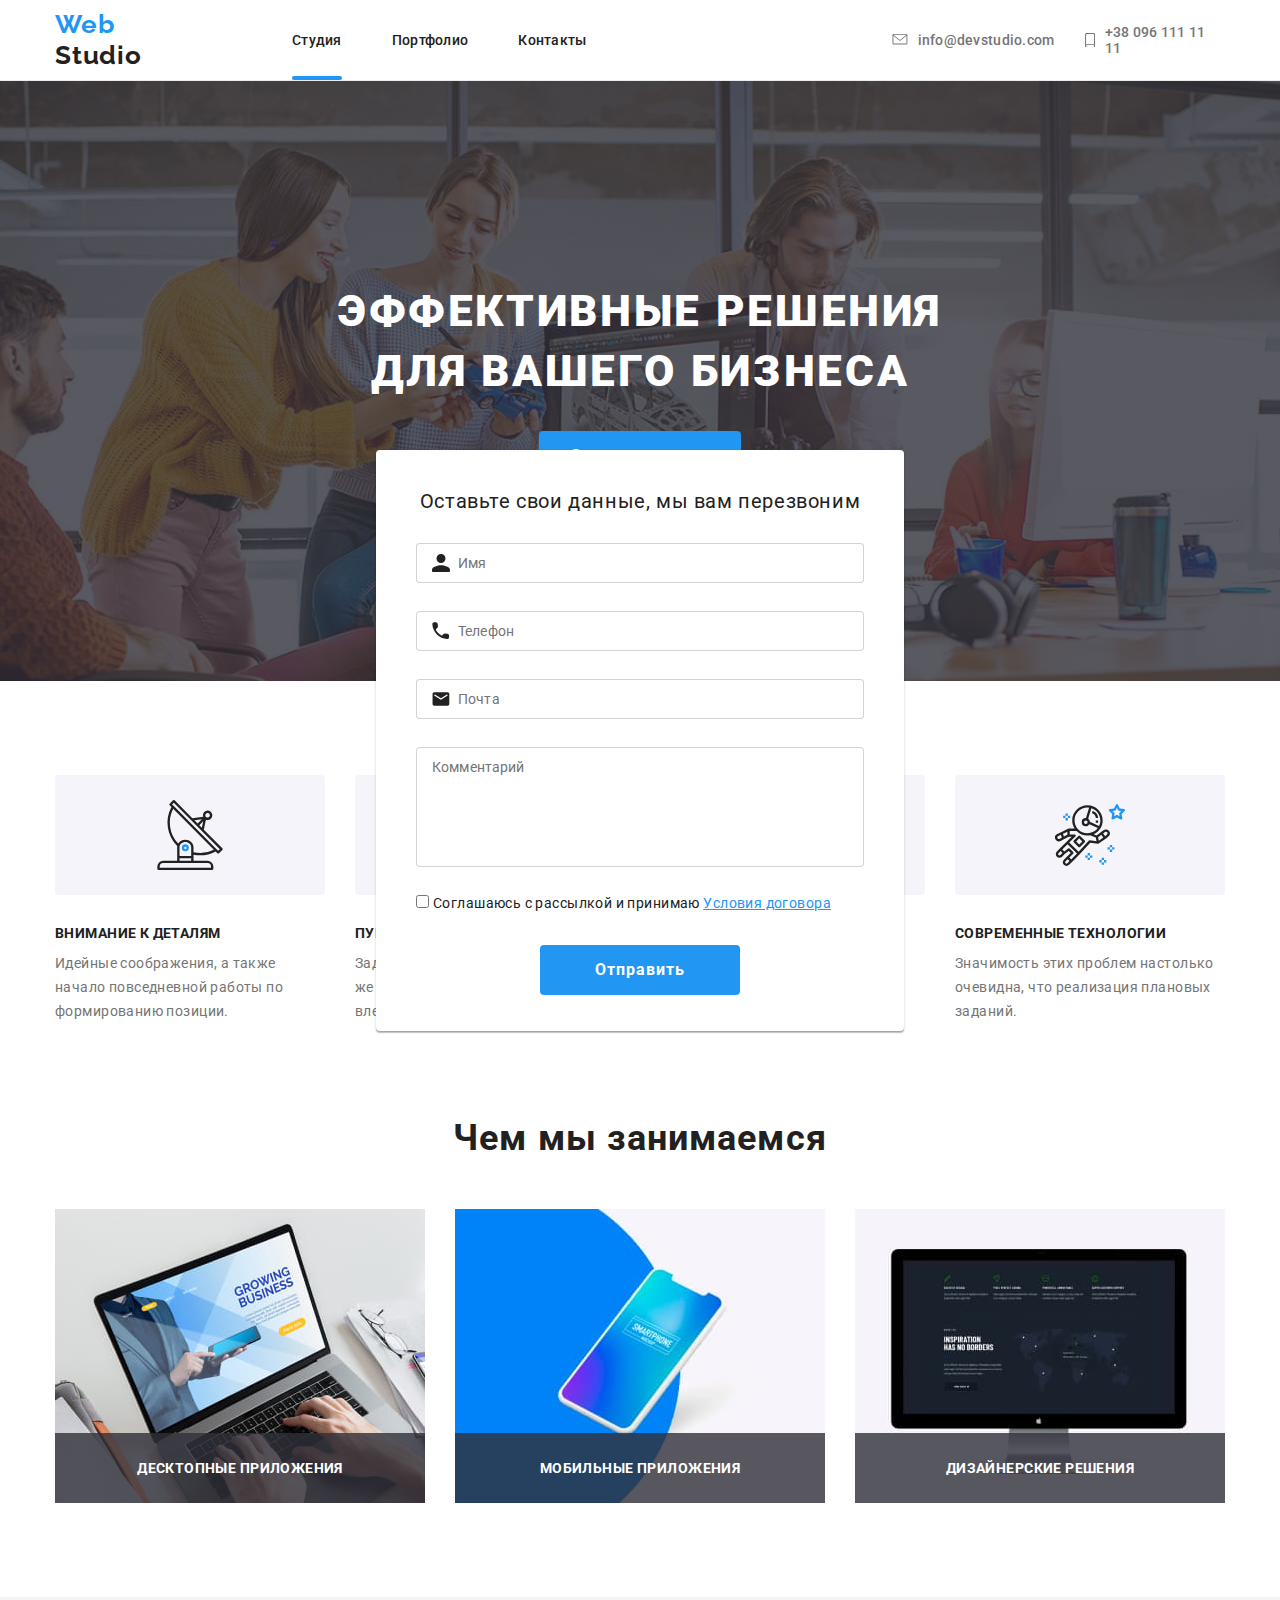
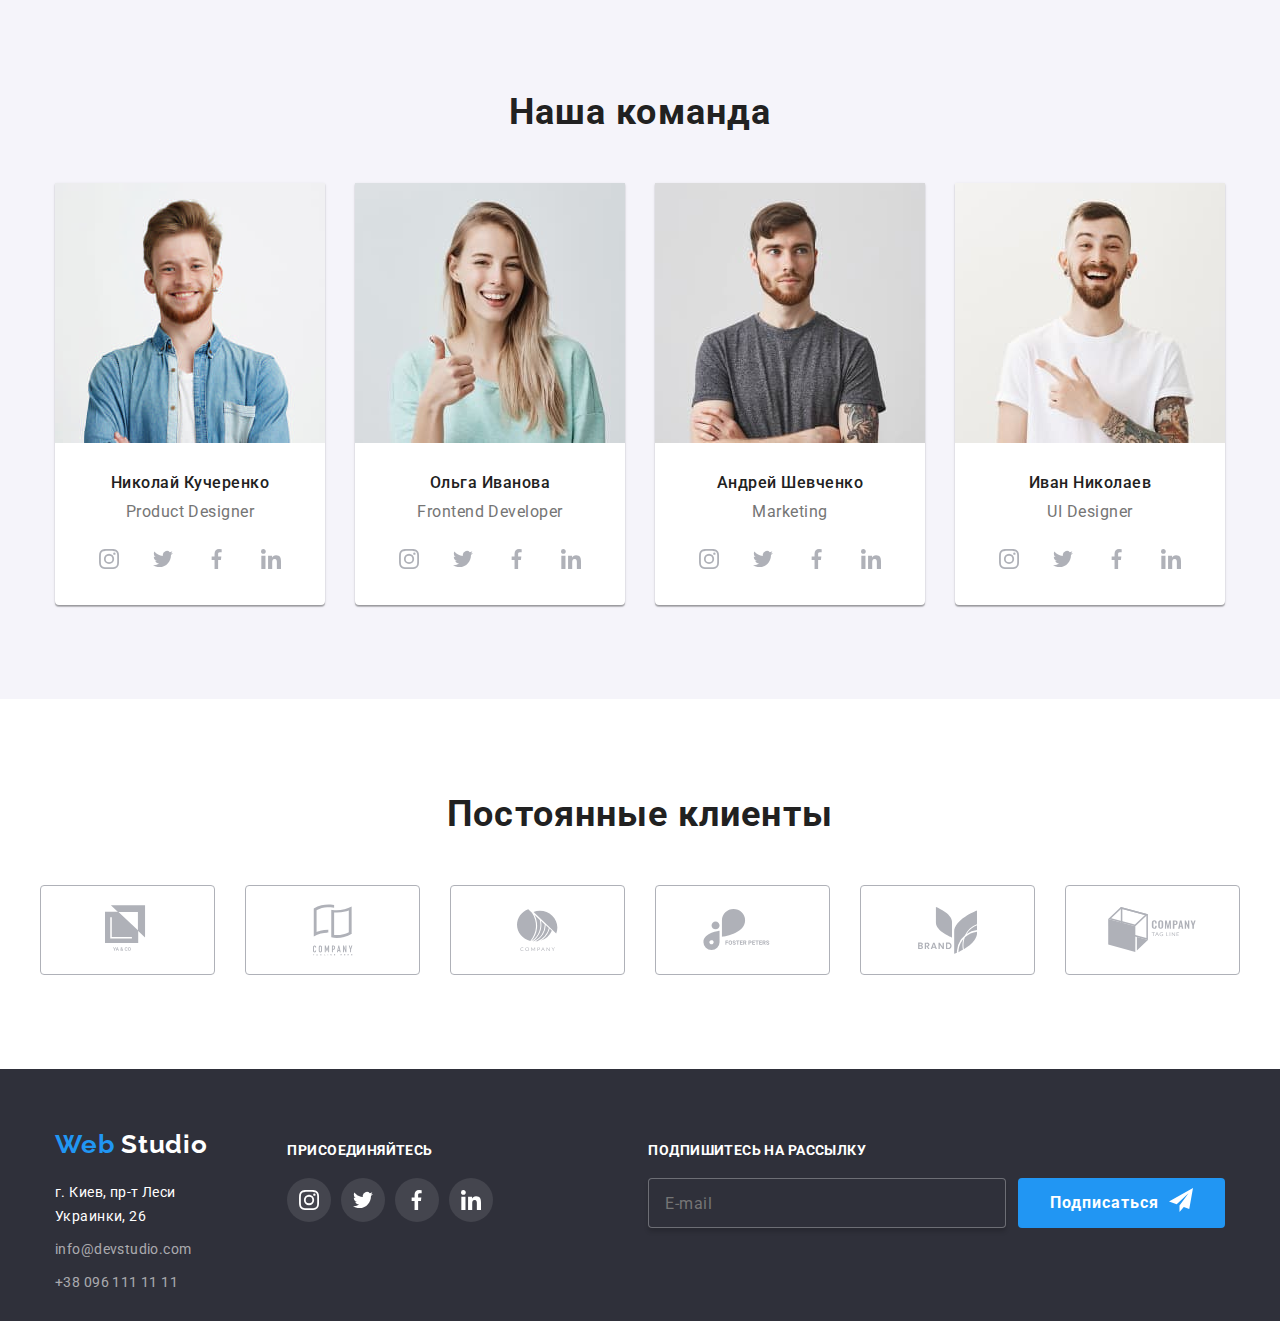
==== index.html @ b16fe565 "Создаёт модалку" ====
<!DOCTYPE html>
<html lang="ru">
  <head>
    <meta charset="UTF-8" />
    <meta name="viewport" content="width=device-width, initial-scale=1.0" />
    <title>Web Studio - Home</title>
    <link
      href="https://fonts.googleapis.com/css2?family=Raleway:wght@700&family=Roboto:wght@400;500;700;900&display=swap"
      rel="stylesheet"
    />
    <link
      rel="stylesheet"
      href="https://cdnjs.cloudflare.com/ajax/libs/modern-normalize/0.6.0/modern-normalize.min.css"
    />
    <link rel="stylesheet" href="./css/style.css" />
  </head>

  <body>
    <!-- Шапка -->
    <header class="header">
      <div class="container main-nav">
        <nav class="main-nav">
          <!-- Логотип -->
          <a href="./index.html" class="logo link">
            <span class="logo-accent">Web</span> Studio
          </a>

          <!-- Категории -->
          <ul class="site-nav list">
            <li class="item">
              <a href="./index.html" class="link current">Студия</a>
            </li>
            <li class="item">
              <a href="./portfolio.html" class="link">Портфолио</a>
            </li>
            <li class="item">
              <a href="" class="link">Контакты</a>
            </li>
          </ul>
        </nav>

        <!-- Контакты -->

        <address class="main-nav">
          <ul class="contacts-header list">
            <li class="item">
              <a href="mailto:info@devstudio.com" class>
                <svg class="mail-icon">
                  <use href="./images/sprite.svg#icon-mail"></use>
                </svg>
                info@devstudio.com
              </a>
            </li>
            <li class="item">
              <a href="tel:+380961111111">
                <svg class="tel-icon">
                  <use href="./images/sprite.svg#icon-smartphone"></use>
                </svg>
                +38 096 111 11 11
              </a>
            </li>
          </ul>
        </address>
      </div>
    </header>

<!-- Модальное окно -->
    <form class="form">
      <p class="group-title">Оставьте свои данные, мы вам перезвоним</p>
      <div class="form-row">
        <input type="name" class="form-field" name="name" id="name" placeholder="" />
         <label for="name" class="form-label">
          Имя</label>
          <svg class="form-icon" width="18px" height="18px">
            <use href="./images/sprite.svg#icon-icon-name"></use>
          </svg>
        
          </div>
    
      <div class="form-row">
        <input type="tel" class="form-field" name="tel" id="tel" placeholder="" />
        
        <label for="tel" class="form-label">
          Телефон</label>
          <svg class="form-icon" width="18px" height="18px">
            <use href="./images/sprite.svg#icon-icon-tel"></use>
          </svg>
        </div>
    
      <div class="form-row">
        <input type="email" class="form-field" name="mail" id="mail" placeholder=" " />
          <label for="mail" class="form-label">
          Почта</label>
          <svg class="form-icon" width="18px" height="18px">
            <use href="./images/sprite.svg#icon-icon-mail"></use>
          </svg>
              </div>
     
      <div class="form-row">        
        <textarea class="form-comment" name="comment" id="comment" rows="8" placeholder=""></textarea>
        <label for="comment" class="comment">Комментарий</label>
      </div>
    
      <div class="form-policy">
        <input type="checkbox" name="policy" id="policy" />
        <label for="policy" class="policy">Соглашаюсь с рассылкой и принимаю <a href="" class="form-offer">Условия
            договора</a></label>
       </div>
    
      <button type="submit" class="form-button">Отправить</button>
     </form>

    <!-- Уникальный контент -->
    <main>
      <!-- Герой -->
      <section class="hero">
        <div class="container">
          <h1 class="hero-title">Эффективные решения для вашего бизнеса</h1>
          <a href="" class="button link">Заказать услугу</a>
        </div>
      </section>

      <!-- Преимущества -->

      <section class="features">
        <!-- Невидимый заголовок -->
        <h2 class="features-title-hidden">Наши преимущества</h2>

        <div class="container">
          <ul class="features-list list">
            <li class="item icon-vector">
              <div class="features-content">
                <h3 class="features-title">Внимание к деталям</h3>
                <p class="features-text">
                  Идейные соображения, а также начало повседневной работы по
                  формированию позиции.
                </p>
              </div>
            </li>
            <li class="item icon-vector1">
              <div class="features-content">
                <h3 class="features-title">Пунктуальность</h3>
                <p class="features-text">
                  Задача организации, в особенности же рамки и место обучения
                  кадров влечет за собой.
                </p>
              </div>
            </li>
            <li class="item icon-vector2">
              <div class="features-content">
                <h3 class="features-title">Планирование</h3>
                <p class="features-text">
                  Равным образом консультация с широким активом в значительной
                  степени обуславливает.
                </p>
              </div>
            </li>
            <li class="item icon-vector3">
              <div class="features-content">
                <h3 class="features-title">Современные технологии</h3>
                <p class="features-text">
                  Значимость этих проблем настолько очевидна, что реализация
                  плановых заданий.
                </p>
              </div>
            </li>
          </ul>
        </div>
      </section>

      <!-- Наша деятельность -->

      <section class="section-activity">
        <div class="container">
          <h2 class="activity-title">Чем мы занимаемся</h2>
          <ul class="activity-list list">
            <li class="item">
              <img
                src="./images/box/box.jpg"
                alt="Десктопные приложения"
                width="370"
              />

              <h3 class="activity-subtitle">Десктопные приложения</h3>
            </li>
            <li class="item">
              <img
                src="./images/box/box2.jpg"
                alt="Мобильные приложения"
                width="370"
              />
              <h3 class="activity-subtitle">Мобильные приложения</h3>
            </li>
            <li class="item">
              <img
                src="./images/box/box3.jpg"
                alt="Дизайнерские решения"
                width="370"
              />
              <h3 class="activity-subtitle">Дизайнерские решения</h3>
            </li>
          </ul>
        </div>
      </section>

      <!-- Команда -->
      <section class="section-team">
        <div class="container">
          <h2 class="team-title">Наша команда</h2>
          <ul class="team-list list">
            <li class="item">
              <img
                src="./images/team/team.jpg"
                alt="Николай Кучеренко"
                width="270"
              />
              <div class="team-content">
                <h3 class="team-name">Николай Кучеренко</h3>
                <p lang="en" class="team-aside">Product Designer</p>

                <!-- соцсети -->
                <ul class="team-social list">
                  <li class="team-icons">
                    <a href="" aria-label="ссылка на instagram">
                      <svg class="social-icon">
                        <use href="./images/sprite.svg#icon-instagram"></use>
                      </svg>
                    </a>
                  </li>
                  <li class="team-icons">
                    <a href="" aria-label="ссылка на twitter">
                      <svg class="social-icon">
                        <use href="./images/sprite.svg#icon-twitter"></use>
                      </svg>
                    </a>
                  </li>
                  <li class="team-icons">
                    <a href="" aria-label="ссылка на facebook">
                      <svg class="social-icon">
                        <use href="./images/sprite.svg#icon-facebook"></use>
                      </svg>
                    </a>
                  </li>
                  <li class="team-icons">
                    <a href="" aria-label="ссылка на linkedIn">
                      <svg class="social-icon">
                        <use href="./images/sprite.svg#icon-linkedin"></use>
                      </svg>
                    </a>
                  </li>
                </ul>
              </div>
            </li>
            <li class="item">
              <img
                src="./images/team/team2.jpg"
                alt="Ольга Иванова"
                width="270"
              />
              <div class="team-content">
                <h3 class="team-name">Ольга Иванова</h3>
                <p lang="en" class="team-aside">Frontend Developer</p>

                <!-- соцсети -->
                <ul class="team-social list">
                  <li class="team-icons">
                    <a href="" aria-label="ссылка на instagram">
                      <svg class="social-icon">
                        <use href="./images/sprite.svg#icon-instagram"></use>
                      </svg>
                    </a>
                  </li>
                  <li class="team-icons">
                    <a href="" aria-label="ссылка на twitter">
                      <svg class="social-icon">
                        <use href="./images/sprite.svg#icon-twitter"></use>
                      </svg>
                    </a>
                  </li>
                  <li class="team-icons">
                    <a href="" aria-label="ссылка на facebook">
                      <svg class="social-icon">
                        <use href="./images/sprite.svg#icon-facebook"></use>
                      </svg>
                    </a>
                  </li>
                  <li class="team-icons">
                    <a href="" aria-label="ссылка на linkedIn">
                      <svg class="social-icon">
                        <use href="./images/sprite.svg#icon-linkedin"></use>
                      </svg>
                    </a>
                  </li>
                </ul>
              </div>
            </li>
            <li class="item">
              <img
                src="./images/team/team3.jpg"
                alt="Андрей Шевченко"
                width="270"
              />
              <div class="team-content">
                <h3 class="team-name">Андрей Шевченко</h3>
                <p lang="en" class="team-aside">Marketing</p>

                <!-- соцсети -->
                <ul class="team-social list">
                  <li class="team-icons">
                    <a href="" aria-label="ссылка на instagram">
                      <svg class="social-icon">
                        <use href="./images/sprite.svg#icon-instagram"></use>
                      </svg>
                    </a>
                  </li>
                  <li class="team-icons">
                    <a href="" aria-label="ссылка на twitter">
                      <svg class="social-icon">
                        <use href="./images/sprite.svg#icon-twitter"></use>
                      </svg>
                    </a>
                  </li>
                  <li class="team-icons">
                    <a href="" aria-label="ссылка на facebook">
                      <svg class="social-icon">
                        <use href="./images/sprite.svg#icon-facebook"></use>
                      </svg>
                    </a>
                  </li>
                  <li class="team-icons">
                    <a href="" aria-label="ссылка на linkedIn">
                      <svg class="social-icon">
                        <use href="./images/sprite.svg#icon-linkedin"></use>
                      </svg>
                    </a>
                  </li>
                </ul>
              </div>
            </li>
            <li class="item">
              <img
                src="./images/team/team4.jpg"
                alt="Иван Николаев"
                width="270"
              />
              <div class="team-content">
                <h3 class="team-name">Иван Николаев</h3>
                <p lang="en" class="team-aside">UI Designer</p>

                <!-- соцсети -->
                <ul class="team-social list">
                  <li class="team-icons">
                    <a href="" aria-label="ссылка на instagram">
                      <svg class="social-icon">
                        <use href="./images/sprite.svg#icon-instagram"></use>
                      </svg>
                    </a>
                  </li>
                  <li class="team-icons">
                    <a href="" aria-label="ссылка на twitter">
                      <svg class="social-icon">
                        <use href="./images/sprite.svg#icon-twitter"></use>
                      </svg>
                    </a>
                  </li>
                  <li class="team-icons">
                    <a href="" aria-label="ссылка на facebook">
                      <svg class="social-icon">
                        <use href="./images/sprite.svg#icon-facebook"></use>
                      </svg>
                    </a>
                  </li>
                  <li class="team-icons">
                    <a href="" aria-label="ссылка на linkedIn">
                      <svg class="social-icon">
                        <use href="./images/sprite.svg#icon-linkedin"></use>
                      </svg>
                    </a>
                  </li>
                </ul>
              </div>
            </li>
          </ul>
        </div>
      </section>

      <!-- Клиенты -->

      <section class="section-clients">
        <div class="container">
          <h2 class="clients-title">Постоянные клиенты</h2>
          <ul class="clients-list list">
            <li class="item">
              <div class="clients-img">
                <a href="">
                  <svg class="clients-icon" width="44.27px" height="49.23px">
                    <use href="./images/sprite.svg#icon-logo1"></use>
                  </svg>
                </a>
              </div>
            </li>
            <li class="item">
              <div class="clients-img">
                <a href="">
                  <svg class="clients-icon" width="40px" height="52px">
                    <use href="./images/sprite.svg#icon-logo2"></use>
                  </svg>
                </a>
              </div>
            </li>
            <li class="item">
              <div class="clients-img">
                <a href="">
                  <svg class="clients-icon" width="41px" height="42.6px">
                    <use href="./images/sprite.svg#icon-logo3"></use>
                  </svg>
                </a>
              </div>
            </li>
            <li class="item">
              <div class="clients-img">
                <a href="">
                  <svg class="clients-icon" width="79.66px" height="42.02px">
                    <use href="./images/sprite.svg#icon-logo4"></use>
                  </svg>
                </a>
              </div>
            </li>
            <li class="item">
              <div class="clients-img">
                <a href="">
                  <svg class="clients-icon" width="59px" height="47px">
                    <use href="./images/sprite.svg#icon-logo5"></use>
                  </svg>
                </a>
              </div>
            </li>
            <li class="item">
              <div class="clients-img">
                <a href="">
                  <svg class="clients-icon" width="88.48px" height="45.44px">
                    <use href="./images/sprite.svg#icon-logo6"></use>
                  </svg>
                </a>
              </div>
            </li>
          </ul>
        </div>
      </section>
    </main>

    <!-- Подвал -->

    <footer class="footer">
      <class class="container">
        <div class="adress-item">
          <a href="./index.html" class="logo link">
            <span class="logo-accent">Web</span>
            <span class="logo-invert">Studio</span>
          </a>
          <address class="address-footer">
            <span class="location">г. Киев, пр-т Леси Украинки, 26</span>
            <a
              href="mailto:info@devstudio.com"
              class="contacts-footer mail link"
              >info@devstudio.com
            </a>

            <a href="tel:380961111111" class="contacts-footer link"
              >+38 096 111 11 11
            </a>
          </address>
        </div>

        <!-- Мы в соцсетях -->
        <div class="social-list">
          <b class="social">Присоединяйтесь</b>
          <ul class="label list">
            <li class="item">
              <a href="" class="link" aria-label="мы в instagram">
                <svg class="social-icon-footer">
                  <use href="./images/sprite.svg#icon-footer-instagram"></use>
                </svg>
              </a>
            </li>
            <li class="item">
              <a href="" class="link" aria-label="мы в twitter">
                <svg class="social-icon-footer">
                  <use href="./images/sprite.svg#icon-footer-twitter"></use>
                </svg>
              </a>
            </li>
            <li class="item">
              <a href="" class="link" aria-label="мы в facebook">
                <svg class="social-icon-footer">
                  <use href="./images/sprite.svg#icon-footer-facebook"></use>
                </svg>
              </a>
            </li>
            <li class="item">
              <a href="" class="link" aria-label="мы в linkedin">
                <svg class="social-icon-footer">
                  <use href="./images/sprite.svg#icon-footer-linkedin"></use>
                </svg>
              </a>
            </li>
          </ul>
        </div>

        <!-- Форма подписки -->
      
        <div class="newsletter-list">
          <b class="newsletter">Подпишитесь на рассылку</b>
          <form>
           <div class="newsletter-container">
             <input type="email" name="mail" class="email" id="mail" placeholder="E-mail" />
                    <button type="submit" class="newsletter-button button link">Подписаться</button>
          </div>
        </form>   
        


    </footer>
  </body>
</html>
---- css/style.css ----
﻿/* цвет заголовков #212121 */
/* цвет вторичного текста #757575 */
/* основной фон #E5E5E5 */
/* фон секций #F5F4FA */
/* акцент #2196F3 */
/* цвет шапки #FFFFFF */
/* цвет герой #FFFFFF */
/* цвет акцента портфолио  rgba(33, 150, 243, 0.9) */
/* цвет шрифта кнопок #FFFFFF */

html {
  box-sizing: border-box;
}

*,
*::before,
*::after {
  box-sizing: inherit;
}

:root {
  --primary-title-color: #212121;
  --secondary-text-color: #757575;
  --primary-background-color: #ffffff; /*изменить на #ffffff */
  --accent-color: #2196f3;
  --section-background-color: #f5f4fa;
  --header-background-color: #ffffff;
  --hero-white-color: #ffffff;
  --portfolio-background: rgba(33, 150, 243, 0.9);
  --button-white-text: #ffffff;
  --fotter-background-color: #2f303a;
  --duration: 250ms;
  --function: cubic-bezier(0.4, 0, 0.2, 1);
}

body {
  background-color: var(--primary-background-color);
  color: var(--primary-title-color);
  font-family: Roboto, sans-serif;
}

/* ширина контейнера */
.container {
  margin-left: auto;
  margin-right: auto;
  width: 1200px;
  padding-left: 15px;
  padding-right: 15px;
}

/* общие сбросы */
.link {
  text-decoration: none;
  color: var(--primary-title-color);
  padding: 0;
  margin: 0;
}

.list {
  list-style: none;
  padding: 0;
  margin: 0;
}
img {
  display: block;
}

h1,
h2,
h3,
h4,
h5,
h6,
p {
  margin-top: 0;
  margin-bottom: 0;
}

/*лучше не делать, убирает всю доступность
:focus {
  outline: none;
}*/

/* секция хедер */
/* черта под шапкой */
.header {
  width: 100%;
  top: 0;
  left: 0;
  min-height: 80px;
  border-bottom: 1px solid #ececec;
  background-color: var(--primary-background-color);
}

/* лого */
.logo {
  display: block;
  font-family: Raleway, sans-serif;
  font-style: normal;
  font-weight: bold;
  font-size: 26px;
  line-height: 31px;
  letter-spacing: 0.03em;
  transition: color var(--duration) var(--function);
}
.logo-accent {
  color: var(--accent-color);
}
.logo:hover,
.logo:focus {
  color: var(--accent-color);
}

/* категории */
.site-nav .link {
  position: relative;
  padding-top: 32px;
  padding-bottom: 32px;
  display: block;
  color: var(--primary-title-color);
  font-style: normal;
  font-weight: 500;
  font-size: 14px;
  line-height: 16px;
  letter-spacing: 0.02em;
  transition: color var(--duration) var(--function);
}

.site-nav .link::after {
  position: absolute;
  bottom: 0;
  content: '';
  opacity: 0;
  display: block;
  width: 100%;
  height: 4px;
  border-radius: 2px;
  background-color: var(--accent-color);

  transform: scaleX(0);
  transition: opacity var(--duration) var(--function),
    transform var(--duration) var(--function);
}
.site-nav .link:hover::after,
.site-nav .link:focus::after {
  opacity: 1;
  transform: scaleX(1);
}
.site-nav .link.current::after {
  opacity: 1;
  transform: scaleX(1);
}

/* контейнер навигации */
.site-nav {
  display: flex;
  margin-left: 85px;
  margin-right: 305px;
}
.site-nav .item {
  margin-right: 50px;
}
.site-nav .item:last-child {
  margin-right: 0;
}
.main-nav {
  display: flex;
  align-items: center;
}

/* ховер навигации */
.site-nav .link:hover,
.site-nav .link:focus {
  color: var(--accent-color);
}
/*.site-nav .link.current {
  color: var(--accent-color);
}*/

/*активная страница в шапке portfolio */
.portfolio .current {
  color: var(--button-white-text);
  background-color: var(--accent-color);
}

/* контакты в шапке */
.contacts-header {
  display: flex;
  align-items: center;
}

.contacts-header .item + .item {
  margin-left: 30px;
}

.contacts-header a {
  display: flex;
  align-items: center;
  font-weight: 500;
  font-size: 14px;
  line-height: 1.15;
  letter-spacing: 0.02em;
  font-style: normal;
  text-decoration: none;
  color: #757575;
  transition: color var(--duration) var(--function);
}

.contacts-header a:hover,
.contacts-header a:focus {
  color: var(--accent-color);
}

.tel-icon {
  width: 10px;
  height: 14.94px;
  margin-right: 10px;
  fill: currentColor;
}

.mail-icon {
  width: 16px;
  height: 11.2px;
  margin-right: 10px;
  fill: currentColor;
}
.contacts .mail,
.contacts .tel {
  margin-right: 10px;
}

/* секция футер */
.footer {
  background-color: var(--fotter-background-color);
}
.footer .container {
  display: flex;
  height: 252px;
  max-width: 1600px;
}

.footer .button {
  display: flex;
}

/*контейнер adress-item */
.adress-item {
  padding-top: 60px;
  margin-right: 69px;
}
.location {
  margin-bottom: 9px;
}
.address-footer .mail {
  margin-bottom: 9px;
}
/*контейнер social-list */
.social-list {
  padding-top: 72px;
  margin-right: 155px;
}

/*контейнер подписки */
.newsletter-list {
  padding-top: 72px;
}
.newsletter-container {
  display: flex;
  justify-content: center;
  align-items: center;
}

.newsletter-list .button::after {
  content: '';
  width: 24px;
  height: 24px;
  background-size: contain;
  margin-left: 10px;
  background-image: url('../images/icons/icon-send.svg');
}
.newsletter-button {
  border: transparent;
  outline: none;
  cursor: pointer;
}
.email {
  padding-left: 16px;
  padding-top: 15px;
  padding-bottom: 15px;
  width: 358px;
  height: 50px;
  font-size: 16px;
  line-height: 20px;
  align-items: center;
  letter-spacing: 0.03em;
  color: rgba(255, 255, 255, 0.6);
  border: 1px solid rgba(255, 255, 255, 0.3);
  background-color: var(--fotter-background-color);
  box-shadow: 0px 4px 4px rgba(0, 0, 0, 0.15);
  border-radius: 4px;
  margin-right: 12px;
}

/*logo-footer */
.adress-item .logo {
  margin-bottom: 20px;
}
.logo .logo-invert {
  color: var(--hero-white-color);
  transition: color var(--duration) var(--function);
}
.logo-invert:hover,
.logo-invert:focus {
  color: var(--accent-color);
}

/* адрес в футере */
.address-footer {
  display: flex;
  flex-direction: column;
  font-style: normal;
  font-weight: normal;
  font-size: 14px;
  line-height: 24px;
  letter-spacing: 0.03em;
  color: var(--hero-white-color);
  flex-direction: column;
}
.address-footer .contacts-footer {
  color: rgba(255, 255, 255, 0.6);
}

/* футер соцсети */
.label {
  display: flex;
}
.social-icon-footer {
  width: 20px;
  height: 20px;
}

.label .item a {
  display: flex;
  justify-content: center;
  align-items: center;
  width: 44px;
  height: 44px;
  border-radius: 50%;
  padding: 12px;
  background-color: rgba(255, 255, 255, 0.1);
  transition: background-color var(--duration) var(--function);
}

.label .item a:hover,
.label .item a:focus {
  background-color: var(--accent-color);
}

.contacts-footer {
  transition: color var(--duration) var(--function);
}

.contacts-footer:hover,
.contacts-footer:focus {
  color: var(--accent-color);
}

/*футер margin-right: 10px;*/
.social-list .item {
  width: calc((100% - 30px) / 4);
  margin-right: 10px;
}
.social-list .item:nth-child(4n) {
  margin-right: 0;
}

.social,
.newsletter {
  display: inline-block;
  margin-bottom: 20px;
  font-style: normal;
  font-weight: bold;
  font-size: 14px;
  line-height: 16px;
  letter-spacing: 0.03em;
  text-transform: uppercase;
  color: var(--button-white-text);
}

/* секция герой */
.hero {
  max-width: 1600px;
  min-height: 600px;
  padding-top: 200px;
  padding-bottom: 200px;
  margin-left: auto;
  margin-right: auto;
  text-align: center;
  background-image: linear-gradient(
      rgba(47, 48, 58, 0.8),
      rgba(47, 48, 58, 0.8)
    ),
    url('../images/hero/Hero.jpg');
  background-repeat: no-repeat;
  background-position: center;
  background-size: cover;
}

/* заголовок герой */
.hero-title {
  margin-left: auto;
  margin-right: auto;
  margin-bottom: 30px;
  font-style: normal;
  font-weight: 900;
  font-size: 44px;
  width: 696px;
  line-height: 60px;
  letter-spacing: 0.06em;
  text-transform: uppercase;
  color: var(--hero-white-color);
}

/* кнопка заказать и подписаться */
.button {
  display: inline-flex;
  color: var(--hero-white-color);
  background-color: var(--accent-color);
  font-style: normal;
  font-weight: bold;
  font-size: 16px;
  line-height: 30px;
  letter-spacing: 0.06em;
  min-width: 200px;
  padding: 10px 32px;
  border-radius: 4px;
  border: none;
  text-align: center;
  outline: none;
  cursor: pointer;
}

/* секция преимущества */
.features {
  padding-top: 94px;
  padding-bottom: 94px;
}

.features-list {
  display: flex;
}
.features-list .item + .item {
  margin-left: 30px;
}

/* скрытый заголовок секции */
.features-title-hidden {
  display: none;
}

/* заголовки секции */
.features .features-title {
  font-style: normal;
  font-weight: bold;
  font-size: 14px;
  line-height: 16px;
  letter-spacing: 0.03em;
  text-transform: uppercase;
}
.features-title {
  margin-bottom: 10px;
}
/* описание под заголовком */
.features .features-text {
  color: var(--secondary-text-color);
  font-style: normal;
  font-size: 14px;
  line-height: 24px;
  letter-spacing: 0.03em;
}
/* позиционирование картинок */
.features-list .item::before {
  display: block;
  content: '';
  width: 270px;
  height: 120px;
  margin-bottom: 30px;
  background-size: 70px;
  background-repeat: no-repeat;
  background-position: center;
  border-radius: 4px;
  background-color: var(--section-background-color);
}
.icon-vector::before {
  background-image: url('../images/icons/Vector.svg');
}
.icon-vector1::before {
  background-image: url('../images/icons/Vector1.svg');
}
.icon-vector2::before {
  background-image: url('../images/icons/Vector2.svg');
}
.icon-vector3::before {
  background-image: url('../images/icons/Vector3.svg');
}

/* секция чем мы занимаемся */
.section-activity {
  padding-bottom: 94px;
}
.section-activity .activity-title {
  font-style: normal;
  font-weight: bold;
  font-size: 36px;
  line-height: 42px;
  letter-spacing: 0.03em;
  text-align: center;
}
.activity-list .item {
  position: relative;
}
.section-activity .activity-subtitle {
  position: absolute;
  bottom: 0;
  left: 0;
  width: 100%;

  padding: 27px 0 27px 0;
  color: var(--hero-white-color);
  font-style: normal;
  font-weight: bold;
  font-size: 14px;
  line-height: 16px;
  letter-spacing: 0.03em;
  text-transform: uppercase;
  text-align: center;
  background-color: rgba(47, 48, 58, 0.8);
}
.activity-title {
  margin-bottom: 50px;
}
.activity-list {
  display: flex;
  justify-content: center;
}
.activity-list .item {
  width: calc((100% - 60px) / 3);
  margin-left: 30px;
}
.activity-list .item:nth-last-child(3n) {
  margin-left: 0;
}

/* секция команда */
.section-team {
  padding-top: 94px;
  padding-bottom: 94px;
  background-color: var(--section-background-color);
}
.team-list {
  display: flex;
}
.team-list .item {
  box-shadow: 0px 2px 1px rgba(0, 0, 0, 0.2), 0px 1px 1px rgba(0, 0, 0, 0.14),
    0px 1px 3px rgba(0, 0, 0, 0.12);
  border-radius: 0px 0px 4px 4px;
}
.section-team .team-title {
  font-style: normal;
  font-weight: bold;
  font-size: 36px;
  line-height: 42px;
  letter-spacing: 0.03em;
  margin-bottom: 50px;
  text-align: center;
}
.team-list .item {
  width: calc((100% - 90px) / 4);
  margin-right: 30px;
}
.team-list .item:last-child {
  margin-right: 0;
}

.team-list .item {
  width: 270px;
  height: 422px;
  text-align: center;
  background-color: var(--primary-background-color);
}
.section-team .team-name {
  font-style: normal;
  font-weight: 500;
  font-size: 16px;
  line-height: 19px;
  letter-spacing: 0.03em;
  text-align: center;
}
.section-team .team-aside {
  color: var(--secondary-text-color);
  font-style: normal;
  font-weight: normal;
  font-size: 16px;
  line-height: 19px;
  letter-spacing: 0.03em;
}

.team-content {
  padding: 30px 32px 24px 32px;
}
.team-name {
  margin-bottom: 10px;
}
.team-aside {
  margin-bottom: 16px;
}

/* соцсети команды */
.team-social {
  display: flex;
  justify-content: center;
}
.team-icons {
  width: calc((100% - 30px) / 4);
  margin-right: 10px;
}
.team-icons:last-child {
  margin-right: 0;
}

.team-icons a {
  display: flex;
  justify-content: center;
  align-items: center;
  padding: 12px;
  border-radius: 50px;
  transition: background-color var(--duration) var(--function);
}

.social-icon {
  width: 20px;
  height: 20px;
  fill: #afb1b8;

  transition: fill var(--duration) var(--function);
}

.team-social .team-icons a:hover,
.team-social .team-icons a:focus {
  background-color: var(--accent-color);
}

.team-social .team-icons a:hover .social-icon,
.team-social .team-icons a:focus .social-icon {
  fill: #ffffff;
}

/* секция клиенты */
.clients-list {
  display: flex;
  justify-content: center;
}
.section-clients .container {
  padding-top: 94px;
  padding-bottom: 94px;
}

/* клиенты - заголовок */
.section-clients .clients-title {
  font-style: normal;
  font-weight: bold;
  font-size: 36px;
  line-height: 42px;
  letter-spacing: 0.03em;
}
.clients-title {
  margin-bottom: 50px;
  text-align: center;
}

/* размеры и отступы */
.clients-list .item {
  width: calc((100% - 30px * 4) / 5);
  margin-right: 30px;
}
.clients-list .item:last-child {
  margin-right: 0;
}
.clients-list .clients-img a {
  display: flex;
  justify-content: center;
  align-items: center;
  width: 175px;
  height: 90px;
  border: 1px solid #afb1b8;
  border-radius: 4px;
  transition: border var(--duration) var(--function);
}
.clients-icon {
  fill: #afb1b8;
  transition: fill var(--duration) var(--function);
}

/* ховер и фокус */
.clients-img a:hover .clients-icon,
.clients-img a:focus .clients-icon {
  fill: var(--accent-color);
}
.clients-img a:hover,
.clients-img a:focus {
  border: 1px solid var(--accent-color);
}

/* секция портфолио */
.portfolio-gallery .container {
  padding-top: 94px;
  padding-bottom: 94px;
}
/* скрытый заголовок портфолио */
.portfolio-title-hidden {
  display: none;
}
/* кнопки-фильтр */
.btn {
  margin-bottom: 50px;
  display: flex;
  justify-content: center;
}
.btn .portfolio-button {
  padding: 6px 22px 6px 22px;
  font-family: Roboto, sans-serif;
  font-weight: 500;
  font-size: 16px;
  line-height: 26px;
  letter-spacing: 0.03em;
  color: var(--primary-title-color);
  background-color: var(--section-background-color);
  border-radius: 4px;
  border: transparent;
  outline: none;
  cursor: pointer;

  transition: color var(--duration) var(--function),
    background-color var(--duration) var(--function),
    box-shadow var(--duration) var(--function);
}
.btn-item {
  margin-left: 8px;
}
.btn-item:first-child {
  margin-left: 0;
}
.portfolio-button:hover,
.portfolio-button:focus {
  color: var(--button-white-text);
  background-color: var(--accent-color);
  box-shadow: 0px 2px 2px rgba(0, 0, 0, 0.12), 0px 1px 2px rgba(0, 0, 0, 0.08),
    0px 3px 1px rgba(0, 0, 0, 0.1);
}

/* портфолио контейнер */
.portfolio {
  display: flex;
  flex-wrap: wrap;
}

/* сетка в портфолио  margin-right: 30px; */
.portfolio .item {
  width: calc((100% - 30px * 2) / 3);
  margin-right: 30px;
}
.portfolio .item:nth-child(3n) {
  margin-right: 0;
}
.portfolio .item:nth-child(-n + 6) {
  margin-bottom: 30px;
}
.portfolio-content {
  padding: 20px 24px 20px 24px;
  border-right: 1px solid #eeeeee;
  border-bottom: 1px solid #eeeeee;
  border-left: 1px solid #eeeeee;
}

/* заголовки в сетке портфолио */
.portfolio-title {
  margin-bottom: 4px;
  font-style: normal;
  font-weight: bold;
  font-size: 18px;
  line-height: 36px;
  letter-spacing: 0.06em;
  color: var(--primary-title-color);
}

/* текст под заголовком */
.portfolio-aside {
  font-style: normal;
  font-weight: normal;
  font-size: 16px;
  line-height: 30px;
  letter-spacing: 0.03em;
  color: var(--secondary-text-color);
}

/* текст */
.portfolio-img {
  position: relative;
  overflow: hidden;
}

.portfolio-text {
  position: absolute;
  display: block;
  opacity: 0;
  top: 0;
  left: 0;

  width: 100%;
  height: 100%;
  padding: 63px 24px;

  font-style: normal;
  font-weight: normal;
  font-size: 18px;
  line-height: 28px;
  letter-spacing: 0.03em;
  color: var(--button-white-text);
  background-color: rgba(33, 150, 243, 0.9);

  transition: opacity var(--duration) var(--function),
    transform var(--duration) var(--function);
  transform: translateY(100%);
}

.portfolio-link {
  display: block;
  transition: box-shadow var(--duration) var(--function);
}

/* ховер и фокус карточек портфолио*/
.portfolio-link:hover,
.portfolio-link:focus {
  box-shadow: 1px 4px 6px rgba(0, 0, 0, 0.16), 0px 4px 4px rgba(0, 0, 0, 0.06),
    0px 1px 1px rgba(0, 0, 0, 0.12);
}

.portfolio-link:hover .portfolio-text,
.portfolio-link:focus .portfolio-text {
  opacity: 1;
  transform: translateY(0);
}

/* модальное окно */

.form {
  position: absolute;
  top: 50%;
  left: 50%;
  transform: translate(-50%, 0%);
  padding: 40px;
  width: 528px;
  height: 581px;
  background-color: var(--button-white-text);
  box-shadow: 0px 2px 1px rgba(0, 0, 0, 0.2), 0px 1px 1px rgba(0, 0, 0, 0.14),
    0px 1px 3px rgba(0, 0, 0, 0.12);
  border-radius: 4px;
}

.group-title {
  margin-bottom: 30px;
  font-size: 20px;
  line-height: 23px;
  text-align: center;
  letter-spacing: 0.03em;
}

.form-button {
  display: inline-flex;
  padding: 10px 55px;
  min-width: 200px;

  color: var(--hero-white-color);
  background-color: var(--accent-color);
  font-weight: bold;
  font-size: 16px;
  line-height: 30px;

  border-radius: 4px;
  text-align: center;
  border: transparent;
  outline: none;
  cursor: pointer;
}
.form-offer {
  color: var(--accent-color);
}

.form-field {
  display: flex;
  flex-direction: column;
  width: 448px;
  height: 40px;
  padding: 12px 18px 12px 42px;
  margin-bottom: 28px;
  border: 1px solid rgba(33, 33, 33, 0.2);
  border-radius: 4px;
}

.form-row {
  position: relative;
}

.form-label {
  position: absolute;
  top: 50%;
  left: 42px;
  transform: translateY(-50%);
  width: 448px;

  font-size: 14px;
  line-height: 16px;
  letter-spacing: 0.01em;
  color: var(--secondary-text-color);
  outline: none;

  transition: color var(--duration) var(--function);
}

/*иконки возле лейбла */
.form-icon {
  position: absolute;
  position: absolute;
  top: 50%;
  left: 16px;
  transform: translateY(-50%);
  margin-right: 10px;
  fill: var(--primary-title-color);
}

/* поле для комментариев */
textarea {
  resize: none;
}
.form-comment {
  display: inline-block;
  flex-direction: column;
  width: 448px;
  height: 120px;
  padding: 12px 16px 12px 16px;
  margin-bottom: 20px;
  border: 1px solid rgba(33, 33, 33, 0.2);
  border-radius: 4px;
}
.comment {
  position: absolute;
  top: 12px;
  left: 16px;
  transform: translateY(-0%);
  width: 448px;
  font-size: 14px;
  line-height: 16px;
  letter-spacing: 0.01em;
  color: var(--secondary-text-color);
  outline: none;
}
.policy {
  display: inline-block;
  margin-bottom: 30px;
  font-size: 14px;
  line-height: 24px;
  letter-spacing: 0.03em;
}

/*кнопка отправки */
.form-button {
  display: flex;
  margin-left: auto;
  margin-right: auto;
  color: var(--hero-white-color);
  background-color: var(--accent-color);
  font-style: normal;
  font-weight: bold;
  font-size: 16px;
  line-height: 30px;
  letter-spacing: 0.06em;
  min-width: 200px;
  padding: 10px 32px;
  border-radius: 4px;
  border: none;
  justify-content: center;
  outline: none;
  cursor: pointer;
}

/* фокус в форме */
.form-field:focus + .form-label {
  color: var(--accent-color);
  left: 16px;
  transform: translateY(-38px);
}

.form-comment:focus + .comment {
  color: var(--accent-color);
  left: 16px;
  transform: translateY(-33px);
}
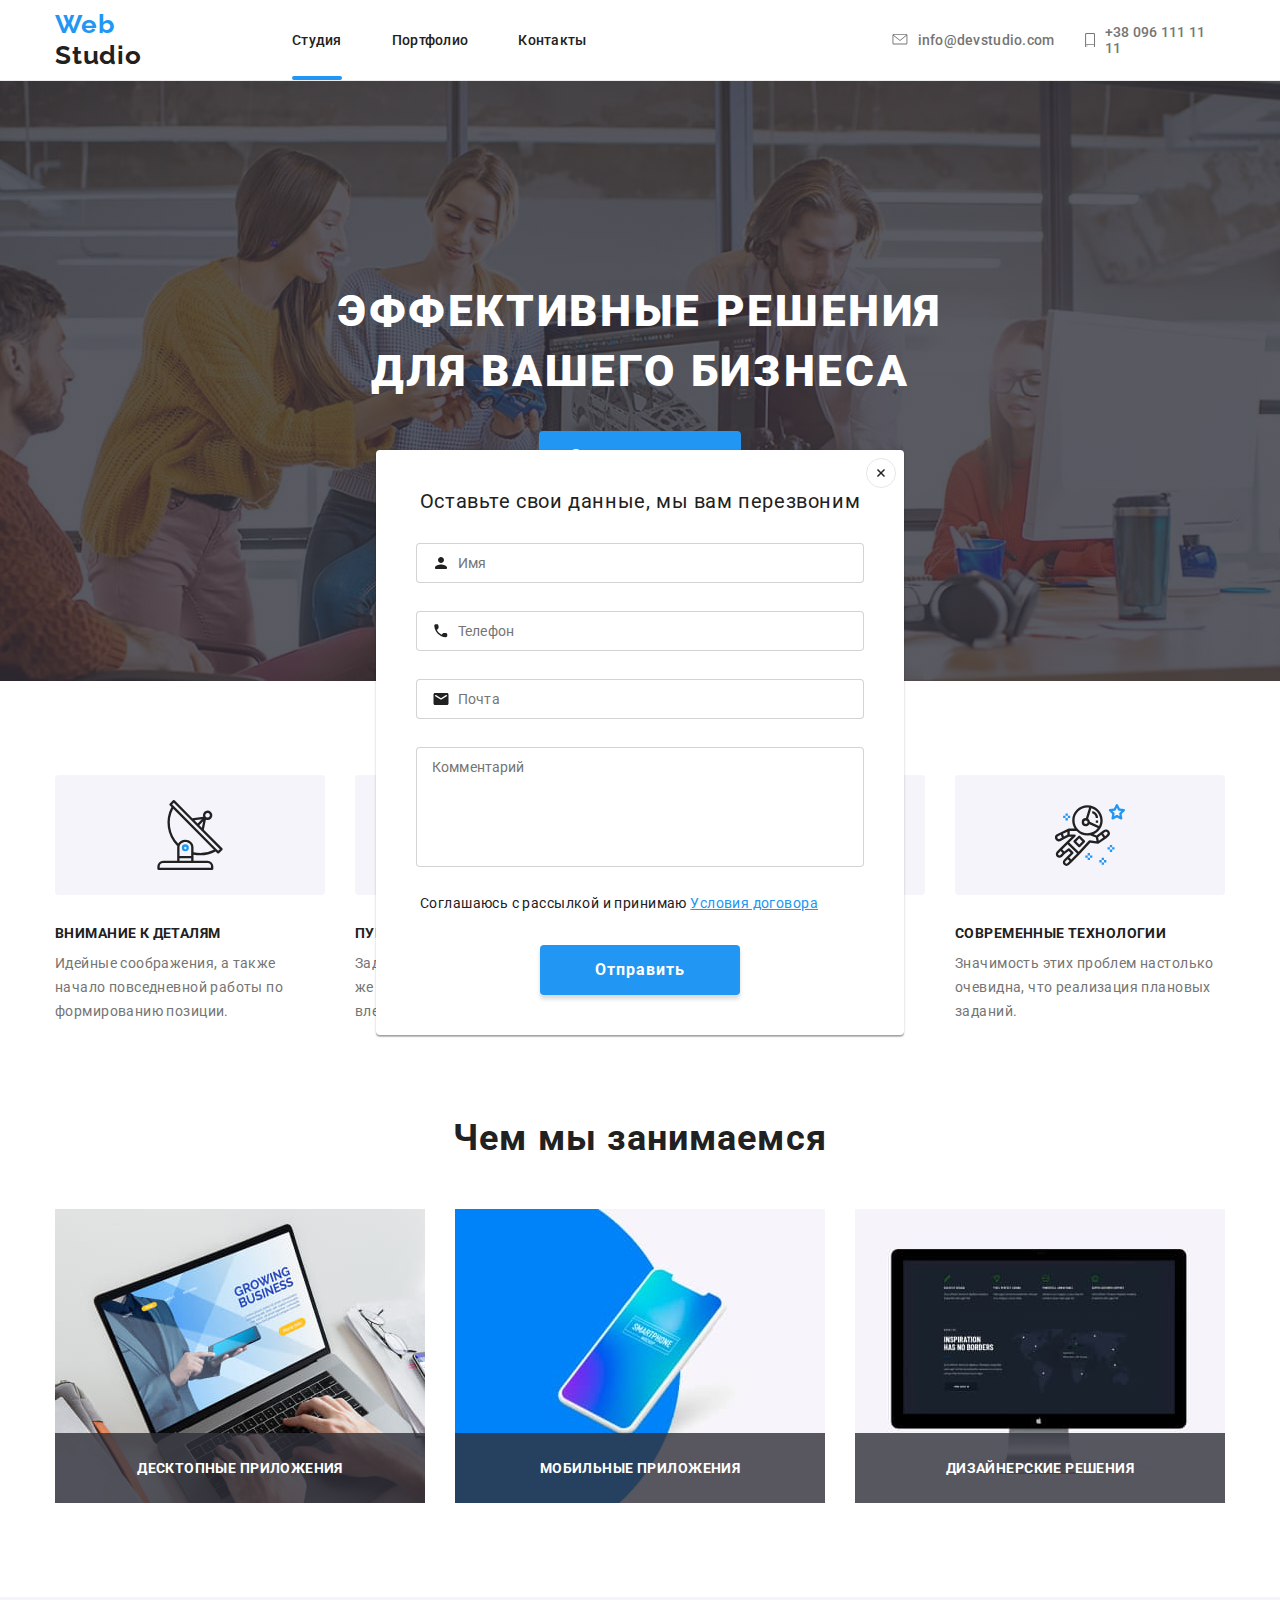
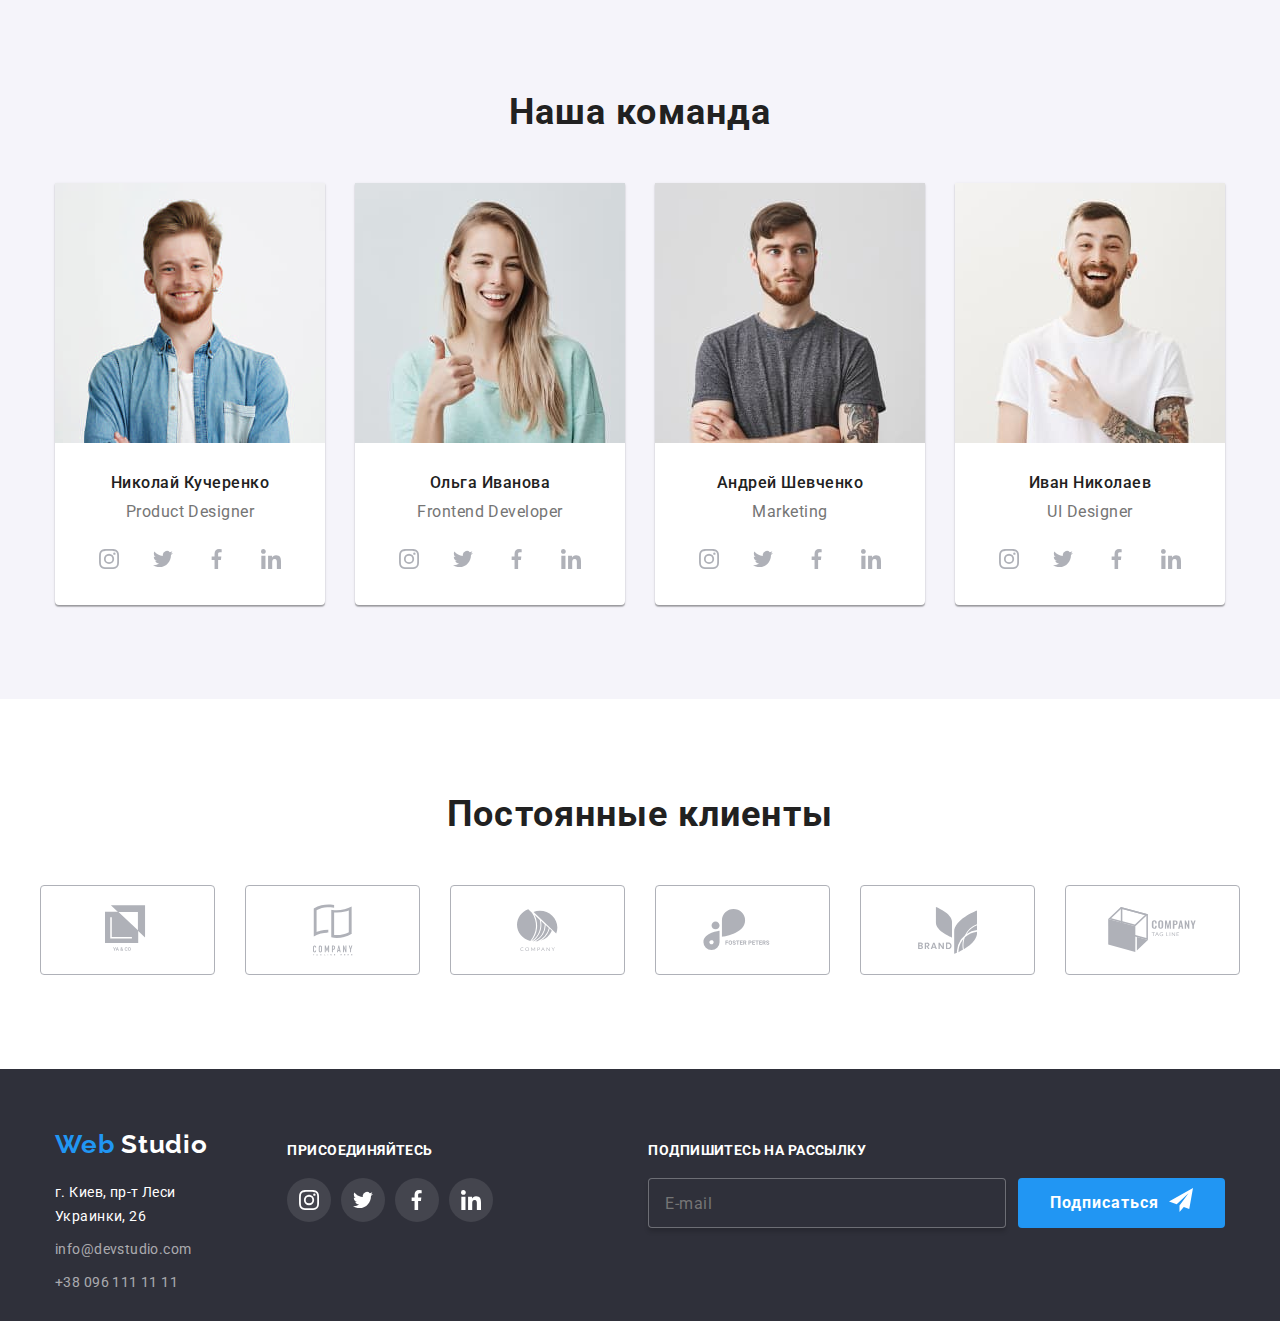
==== commit b1853c3f: "Добавляет иконки в модальке и форму подписки в футере" ====
--- a/index.html
+++ b/index.html
@@ -65,10 +65,15 @@
     </header>
 
 <!-- Модальное окно -->
-    <form class="form">
+    <form class="form is-hidden">      
       <p class="group-title">Оставьте свои данные, мы вам перезвоним</p>
+      <svg class="form-icon-close" width="30px" height="30px">
+        <use href="./images/sprite.svg#icon-icon-close"></use>
+      </svg>
+
+            <!-- Форма ввода данных -->
       <div class="form-row">
-        <input type="name" class="form-field" name="name" id="name" placeholder="" />
+        <input type="text" class="form-field" name="name" id="name" placeholder=" " />
          <label for="name" class="form-label">
           Имя</label>
           <svg class="form-icon" width="18px" height="18px">
@@ -78,11 +83,10 @@
           </div>
     
       <div class="form-row">
-        <input type="tel" class="form-field" name="tel" id="tel" placeholder="" />
-        
-        <label for="tel" class="form-label">
+        <input type="tel" class="form-field" name="tel" id="tel" placeholder=" " />
+          <label for="tel" class="form-label">
           Телефон</label>
-          <svg class="form-icon" width="18px" height="18px">
+           <svg class="form-icon" width="18px" height="18px">
             <use href="./images/sprite.svg#icon-icon-tel"></use>
           </svg>
         </div>
@@ -94,15 +98,15 @@
           <svg class="form-icon" width="18px" height="18px">
             <use href="./images/sprite.svg#icon-icon-mail"></use>
           </svg>
-              </div>
+       </div>
      
       <div class="form-row">        
-        <textarea class="form-comment" name="comment" id="comment" rows="8" placeholder=""></textarea>
+        <textarea class="form-comment" name="comment" id="comment" rows="8" placeholder=" "></textarea>
         <label for="comment" class="comment">Комментарий</label>
       </div>
     
       <div class="form-policy">
-        <input type="checkbox" name="policy" id="policy" />
+        <input type="checkbox" name="policy" id="policy" class="checkbox"/>
         <label for="policy" class="policy">Соглашаюсь с рассылкой и принимаю <a href="" class="form-offer">Условия
             договора</a></label>
        </div>
@@ -516,9 +520,7 @@
              <input type="email" name="mail" class="email" id="mail" placeholder="E-mail" />
                     <button type="submit" class="newsletter-button button link">Подписаться</button>
           </div>
-        </form>   
-        
-
+        </form>         
 
     </footer>
   </body>
--- a/css/style.css
+++ b/css/style.css
@@ -852,6 +852,10 @@
 }
 
 /* модальное окно */
+.backdrop.is-hidden {
+  opacity: 0;
+  pointer-events: none;
+}
 
 .form {
   position: absolute;
@@ -859,12 +863,33 @@
   left: 50%;
   transform: translate(-50%, 0%);
   padding: 40px;
-  width: 528px;
-  height: 581px;
-  background-color: var(--button-white-text);
+  min-width: 528px;
+  min-height: 581px;
+  background-color: var(--primary-background-color);
   box-shadow: 0px 2px 1px rgba(0, 0, 0, 0.2), 0px 1px 1px rgba(0, 0, 0, 0.14),
     0px 1px 3px rgba(0, 0, 0, 0.12);
   border-radius: 4px;
+}
+
+/* Иконка закрытия формы */
+.form-icon-close {
+  position: absolute;
+  top: 8px;
+  right: 8px;
+  padding: 9px;
+
+  fill: var(--primary-title-color);
+  border-radius: 50%;
+  border: 1px solid rgba(0, 0, 0, 0.1);
+  cursor: pointer;
+
+  transition: color var(--duration) var(--function);
+}
+
+/* ховер и фокус иконки закрытия */
+.form-icon-close:hover,
+.form-icon-close:focus {
+  fill: var(--accent-color);
 }
 
 .group-title {
@@ -875,27 +900,6 @@
   letter-spacing: 0.03em;
 }
 
-.form-button {
-  display: inline-flex;
-  padding: 10px 55px;
-  min-width: 200px;
-
-  color: var(--hero-white-color);
-  background-color: var(--accent-color);
-  font-weight: bold;
-  font-size: 16px;
-  line-height: 30px;
-
-  border-radius: 4px;
-  text-align: center;
-  border: transparent;
-  outline: none;
-  cursor: pointer;
-}
-.form-offer {
-  color: var(--accent-color);
-}
-
 .form-field {
   display: flex;
   flex-direction: column;
@@ -903,8 +907,12 @@
   height: 40px;
   padding: 12px 18px 12px 42px;
   margin-bottom: 28px;
+
   border: 1px solid rgba(33, 33, 33, 0.2);
   border-radius: 4px;
+  outline: none;
+
+  transition: color var(--duration) var(--function);
 }
 
 .form-row {
@@ -917,12 +925,10 @@
   left: 42px;
   transform: translateY(-50%);
   width: 448px;
-
   font-size: 14px;
   line-height: 16px;
   letter-spacing: 0.01em;
   color: var(--secondary-text-color);
-  outline: none;
 
   transition: color var(--duration) var(--function);
 }
@@ -934,8 +940,11 @@
   top: 50%;
   left: 16px;
   transform: translateY(-50%);
+
   margin-right: 10px;
   fill: var(--primary-title-color);
+
+  transition: color var(--duration) var(--function);
 }
 
 /* поле для комментариев */
@@ -951,6 +960,9 @@
   margin-bottom: 20px;
   border: 1px solid rgba(33, 33, 33, 0.2);
   border-radius: 4px;
+  outline: none;
+
+  transition: fill var(--duration) var(--function);
 }
 .comment {
   position: absolute;
@@ -962,8 +974,13 @@
   line-height: 16px;
   letter-spacing: 0.01em;
   color: var(--secondary-text-color);
-  outline: none;
-}
+}
+
+/*соглашение с условиями */
+.form-offer {
+  color: var(--accent-color);
+}
+
 .policy {
   display: inline-block;
   margin-bottom: 30px;
@@ -972,11 +989,19 @@
   letter-spacing: 0.03em;
 }
 
+/*скрываем чекбокс */
+.checkbox {
+  -webkit-appearance: none;
+  -moz-appearance: none;
+  appearance: none;
+}
+
 /*кнопка отправки */
 .form-button {
   display: flex;
   margin-left: auto;
   margin-right: auto;
+
   color: var(--hero-white-color);
   background-color: var(--accent-color);
   font-style: normal;
@@ -984,9 +1009,12 @@
   font-size: 16px;
   line-height: 30px;
   letter-spacing: 0.06em;
+  text-align: center;
+
+  padding: 10px 55px;
   min-width: 200px;
-  padding: 10px 32px;
   border-radius: 4px;
+  box-shadow: 0px 4px 4px rgba(0, 0, 0, 0.15);
   border: none;
   justify-content: center;
   outline: none;
@@ -994,13 +1022,20 @@
 }
 
 /* фокус в форме */
-.form-field:focus + .form-label {
+
+.form-field:focus + .form-label,
+.form-field:not(:placeholder-shown) + .form-label {
   color: var(--accent-color);
   left: 16px;
   transform: translateY(-38px);
 }
 
-.form-comment:focus + .comment {
+.form-field:focus ~ .form-icon {
+  fill: var(--accent-color);
+}
+
+.form-comment:focus + .comment,
+.form-comment:not(:placeholder-shown) + .comment {
   color: var(--accent-color);
   left: 16px;
   transform: translateY(-33px);
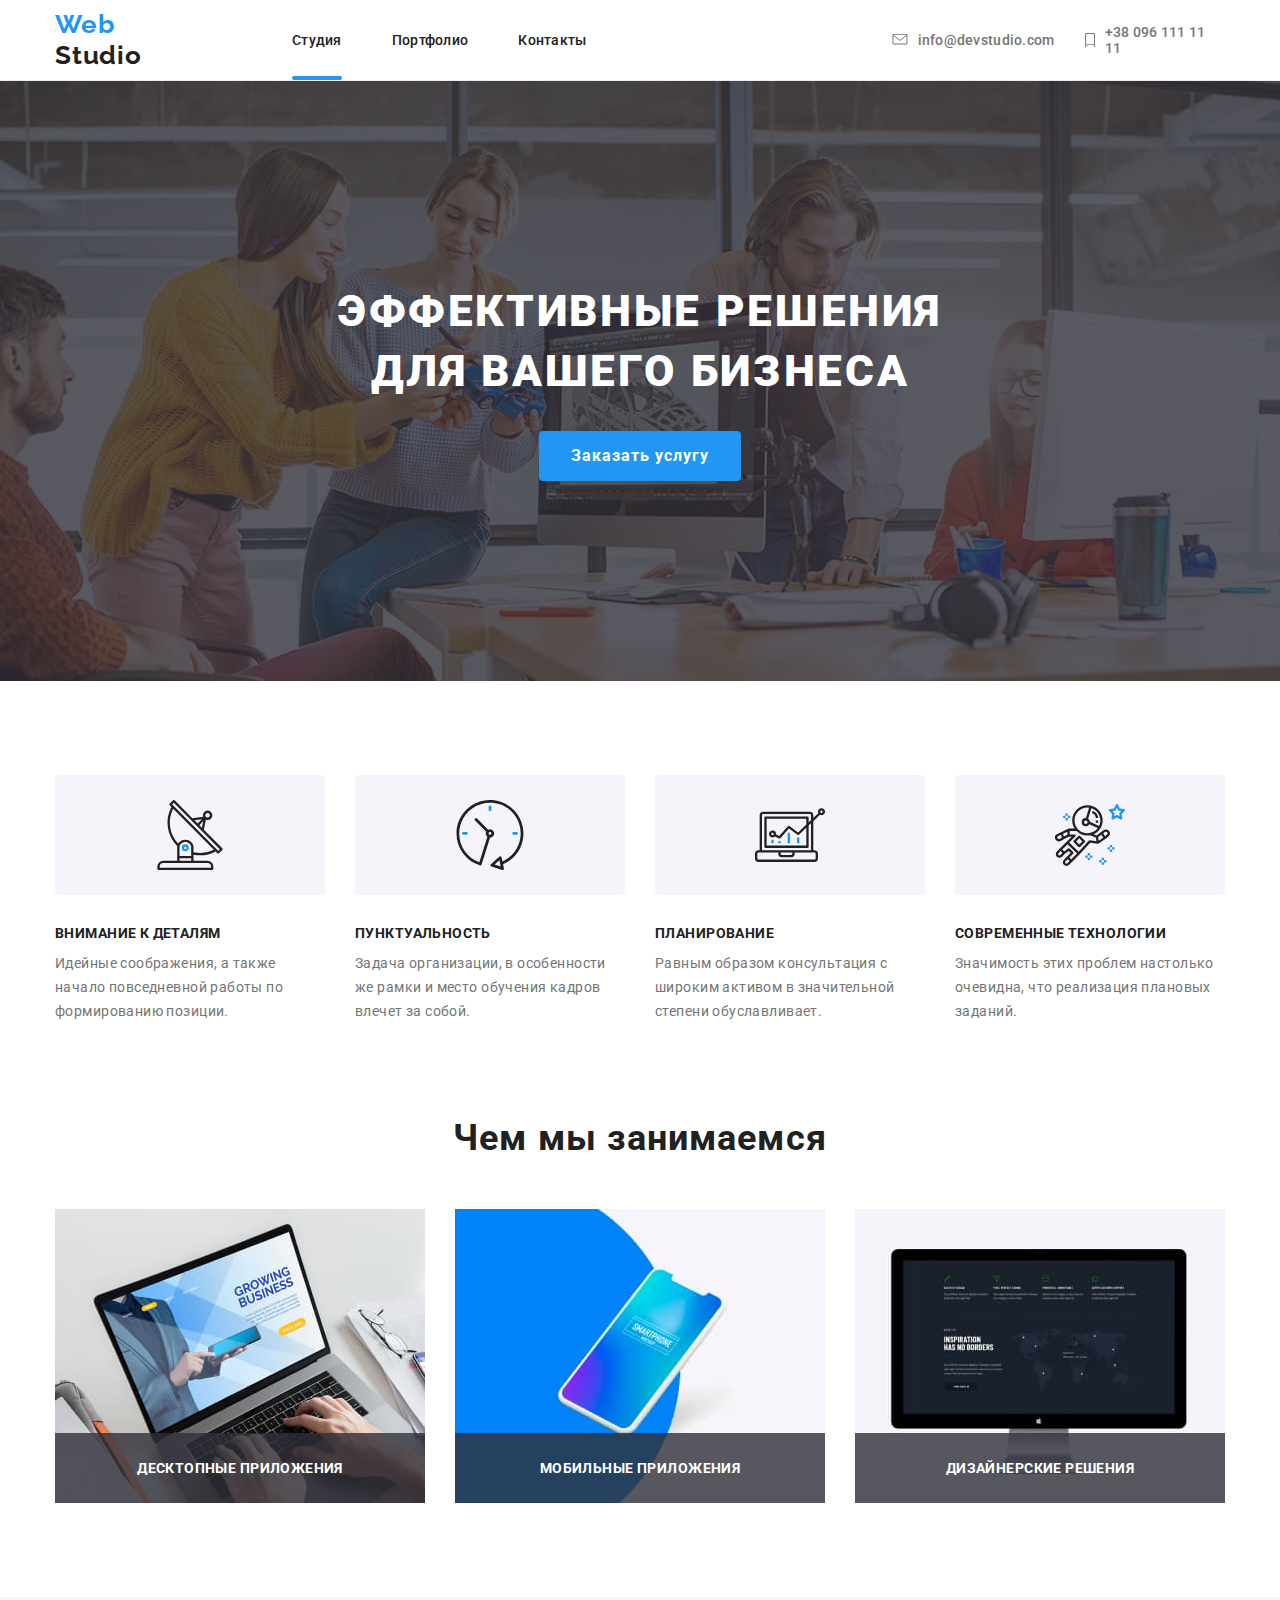
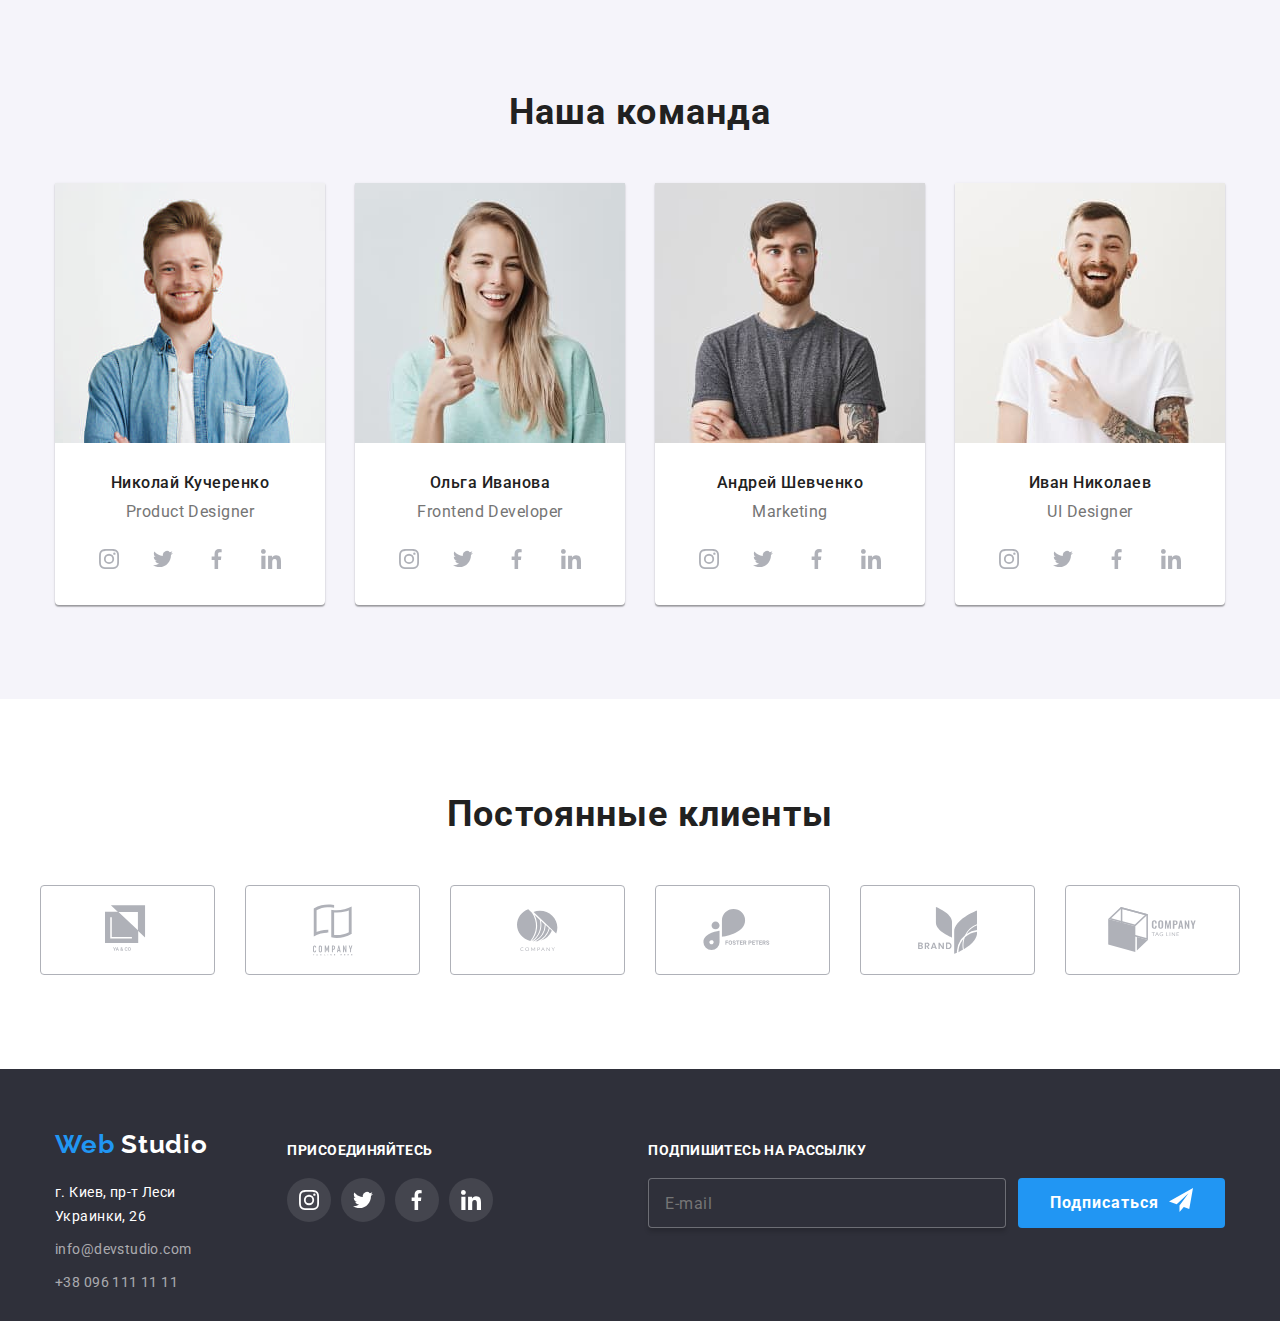
==== commit b5f94983: "Добавляет скрипт для модалки" ====
--- a/index.html
+++ b/index.html
@@ -65,11 +65,16 @@
     </header>
 
 <!-- Модальное окно -->
-    <form class="form is-hidden">      
+<div class="backdrop is-hidden" data-modal>
+  <div class="modal">
+    <form class="form">      
       <p class="group-title">Оставьте свои данные, мы вам перезвоним</p>
-      <svg class="form-icon-close" width="30px" height="30px">
+
+      <button class="form-icon-close" data-modal-close>
+      <svg class="icon-close" width="11px" height="11px">
         <use href="./images/sprite.svg#icon-icon-close"></use>
       </svg>
+      </button>
 
             <!-- Форма ввода данных -->
       <div class="form-row">
@@ -104,6 +109,8 @@
         <textarea class="form-comment" name="comment" id="comment" rows="8" placeholder=" "></textarea>
         <label for="comment" class="comment">Комментарий</label>
       </div>
+
+      <!-- Принятие условий -->
     
       <div class="form-policy">
         <input type="checkbox" name="policy" id="policy" class="checkbox"/>
@@ -112,15 +119,19 @@
        </div>
     
       <button type="submit" class="form-button">Отправить</button>
-     </form>
+        </form>
+      </div>
+    </div>
 
     <!-- Уникальный контент -->
     <main>
       <!-- Герой -->
-      <section class="hero">
+      <section class="hero is-hidden">
         <div class="container">
           <h1 class="hero-title">Эффективные решения для вашего бизнеса</h1>
-          <a href="" class="button link">Заказать услугу</a>
+          <button class="button" data-modal-open>
+          Заказать услугу
+          </button>
         </div>
       </section>
 
@@ -521,7 +532,9 @@
                     <button type="submit" class="newsletter-button button link">Подписаться</button>
           </div>
         </form>         
-
     </footer>
-  </body>
+
+    <script src="./js/modal.js"></script>
+
+   </body>
 </html>
--- a/css/style.css
+++ b/css/style.css
@@ -84,10 +84,11 @@
 /* секция хедер */
 /* черта под шапкой */
 .header {
-  width: 100%;
   top: 0;
   left: 0;
+  width: 100%;
   min-height: 80px;
+
   border-bottom: 1px solid #ececec;
   background-color: var(--primary-background-color);
 }
@@ -95,14 +96,16 @@
 /* лого */
 .logo {
   display: block;
+  transition: color var(--duration) var(--function);
+
   font-family: Raleway, sans-serif;
   font-style: normal;
   font-weight: bold;
   font-size: 26px;
   line-height: 31px;
   letter-spacing: 0.03em;
-  transition: color var(--duration) var(--function);
-}
+}
+
 .logo-accent {
   color: var(--accent-color);
 }
@@ -114,20 +117,26 @@
 /* категории */
 .site-nav .link {
   position: relative;
+  transition: color var(--duration) var(--function);
+
+  display: block;
   padding-top: 32px;
   padding-bottom: 32px;
-  display: block;
+
   color: var(--primary-title-color);
   font-style: normal;
   font-weight: 500;
   font-size: 14px;
   line-height: 16px;
   letter-spacing: 0.02em;
-  transition: color var(--duration) var(--function);
 }
 
 .site-nav .link::after {
   position: absolute;
+  transform: scaleX(0);
+  transition: opacity var(--duration) var(--function),
+    transform var(--duration) var(--function);
+
   bottom: 0;
   content: '';
   opacity: 0;
@@ -136,10 +145,6 @@
   height: 4px;
   border-radius: 2px;
   background-color: var(--accent-color);
-
-  transform: scaleX(0);
-  transition: opacity var(--duration) var(--function),
-    transform var(--duration) var(--function);
 }
 .site-nav .link:hover::after,
 .site-nav .link:focus::after {
@@ -195,7 +200,9 @@
 
 .contacts-header a {
   display: flex;
+  transition: color var(--duration) var(--function);
   align-items: center;
+
   font-weight: 500;
   font-size: 14px;
   line-height: 1.15;
@@ -203,7 +210,6 @@
   font-style: normal;
   text-decoration: none;
   color: #757575;
-  transition: color var(--duration) var(--function);
 }
 
 .contacts-header a:hover,
@@ -289,16 +295,17 @@
   padding-bottom: 15px;
   width: 358px;
   height: 50px;
+  margin-right: 12px;
+  align-items: center;
+
   font-size: 16px;
   line-height: 20px;
-  align-items: center;
   letter-spacing: 0.03em;
   color: rgba(255, 255, 255, 0.6);
   border: 1px solid rgba(255, 255, 255, 0.3);
   background-color: var(--fotter-background-color);
   box-shadow: 0px 4px 4px rgba(0, 0, 0, 0.15);
   border-radius: 4px;
-  margin-right: 12px;
 }
 
 /*logo-footer */
@@ -318,14 +325,15 @@
 .address-footer {
   display: flex;
   flex-direction: column;
+
   font-style: normal;
   font-weight: normal;
   font-size: 14px;
   line-height: 24px;
   letter-spacing: 0.03em;
   color: var(--hero-white-color);
-  flex-direction: column;
-}
+}
+
 .address-footer .contacts-footer {
   color: rgba(255, 255, 255, 0.6);
 }
@@ -343,12 +351,13 @@
   display: flex;
   justify-content: center;
   align-items: center;
+  transition: background-color var(--duration) var(--function);
+
   width: 44px;
   height: 44px;
   border-radius: 50%;
   padding: 12px;
   background-color: rgba(255, 255, 255, 0.1);
-  transition: background-color var(--duration) var(--function);
 }
 
 .label .item a:hover,
@@ -378,6 +387,7 @@
 .newsletter {
   display: inline-block;
   margin-bottom: 20px;
+
   font-style: normal;
   font-weight: bold;
   font-size: 14px;
@@ -395,6 +405,7 @@
   padding-bottom: 200px;
   margin-left: auto;
   margin-right: auto;
+
   text-align: center;
   background-image: linear-gradient(
       rgba(47, 48, 58, 0.8),
@@ -408,13 +419,14 @@
 
 /* заголовок герой */
 .hero-title {
+  width: 696px;
   margin-left: auto;
   margin-right: auto;
   margin-bottom: 30px;
   font-style: normal;
   font-weight: 900;
   font-size: 44px;
-  width: 696px;
+
   line-height: 60px;
   letter-spacing: 0.06em;
   text-transform: uppercase;
@@ -424,6 +436,9 @@
 /* кнопка заказать и подписаться */
 .button {
   display: inline-flex;
+  min-width: 200px;
+  padding: 10px 32px;
+
   color: var(--hero-white-color);
   background-color: var(--accent-color);
   font-style: normal;
@@ -431,8 +446,6 @@
   font-size: 16px;
   line-height: 30px;
   letter-spacing: 0.06em;
-  min-width: 200px;
-  padding: 10px 32px;
   border-radius: 4px;
   border: none;
   text-align: center;
@@ -485,6 +498,7 @@
   width: 270px;
   height: 120px;
   margin-bottom: 30px;
+
   background-size: 70px;
   background-repeat: no-repeat;
   background-position: center;
@@ -524,8 +538,8 @@
   bottom: 0;
   left: 0;
   width: 100%;
-
   padding: 27px 0 27px 0;
+
   color: var(--hero-white-color);
   font-style: normal;
   font-weight: bold;
@@ -566,12 +580,13 @@
   border-radius: 0px 0px 4px 4px;
 }
 .section-team .team-title {
+  margin-bottom: 50px;
+
   font-style: normal;
   font-weight: bold;
   font-size: 36px;
   line-height: 42px;
   letter-spacing: 0.03em;
-  margin-bottom: 50px;
   text-align: center;
 }
 .team-list .item {
@@ -585,6 +600,7 @@
 .team-list .item {
   width: 270px;
   height: 422px;
+
   text-align: center;
   background-color: var(--primary-background-color);
 }
@@ -630,18 +646,18 @@
 
 .team-icons a {
   display: flex;
+  padding: 12px;
+  transition: background-color var(--duration) var(--function);
+
   justify-content: center;
   align-items: center;
-  padding: 12px;
   border-radius: 50px;
-  transition: background-color var(--duration) var(--function);
 }
 
 .social-icon {
   width: 20px;
   height: 20px;
   fill: #afb1b8;
-
   transition: fill var(--duration) var(--function);
 }
 
@@ -690,11 +706,12 @@
   display: flex;
   justify-content: center;
   align-items: center;
+  transition: border var(--duration) var(--function);
+
   width: 175px;
   height: 90px;
   border: 1px solid #afb1b8;
   border-radius: 4px;
-  transition: border var(--duration) var(--function);
 }
 .clients-icon {
   fill: #afb1b8;
@@ -728,22 +745,24 @@
 }
 .btn .portfolio-button {
   padding: 6px 22px 6px 22px;
+  transition: color var(--duration) var(--function),
+    background-color var(--duration) var(--function),
+    box-shadow var(--duration) var(--function);
+
   font-family: Roboto, sans-serif;
   font-weight: 500;
   font-size: 16px;
   line-height: 26px;
   letter-spacing: 0.03em;
   color: var(--primary-title-color);
+
   background-color: var(--section-background-color);
   border-radius: 4px;
   border: transparent;
   outline: none;
   cursor: pointer;
-
-  transition: color var(--duration) var(--function),
-    background-color var(--duration) var(--function),
-    box-shadow var(--duration) var(--function);
-}
+}
+
 .btn-item {
   margin-left: 8px;
 }
@@ -852,7 +871,19 @@
 }
 
 /* модальное окно */
+.backdrop {
+  position: fixed;
+  z-index: 2;
+  top: 0;
+  left: 0;
+
+  width: 100%;
+  height: 100%;
+  background-color: rgba(0, 0, 0, 0.2);
+}
+
 .backdrop.is-hidden {
+  visibility: hidden;
   opacity: 0;
   pointer-events: none;
 }
@@ -861,35 +892,16 @@
   position: absolute;
   top: 50%;
   left: 50%;
-  transform: translate(-50%, 0%);
+  transform: translate(-50%, -50%);
+
   padding: 40px;
   min-width: 528px;
   min-height: 581px;
+
   background-color: var(--primary-background-color);
   box-shadow: 0px 2px 1px rgba(0, 0, 0, 0.2), 0px 1px 1px rgba(0, 0, 0, 0.14),
     0px 1px 3px rgba(0, 0, 0, 0.12);
   border-radius: 4px;
-}
-
-/* Иконка закрытия формы */
-.form-icon-close {
-  position: absolute;
-  top: 8px;
-  right: 8px;
-  padding: 9px;
-
-  fill: var(--primary-title-color);
-  border-radius: 50%;
-  border: 1px solid rgba(0, 0, 0, 0.1);
-  cursor: pointer;
-
-  transition: color var(--duration) var(--function);
-}
-
-/* ховер и фокус иконки закрытия */
-.form-icon-close:hover,
-.form-icon-close:focus {
-  fill: var(--accent-color);
 }
 
 .group-title {
@@ -908,11 +920,19 @@
   padding: 12px 18px 12px 42px;
   margin-bottom: 28px;
 
+  color: var(--primary-title-color);
   border: 1px solid rgba(33, 33, 33, 0.2);
   border-radius: 4px;
   outline: none;
 
-  transition: color var(--duration) var(--function);
+  transition: border var(--duration) var(--function);
+}
+
+.form-field:focus {
+  border: 1px solid var(--accent-color);
+}
+.form-field:focus ~ .form-icon {
+  fill: var(--accent-color);
 }
 
 .form-row {
@@ -925,12 +945,19 @@
   left: 42px;
   transform: translateY(-50%);
   width: 448px;
+  transition: var(--duration) var(--function);
+
   font-size: 14px;
   line-height: 16px;
   letter-spacing: 0.01em;
   color: var(--secondary-text-color);
-
-  transition: color var(--duration) var(--function);
+}
+
+.form-field:focus + .form-label,
+.form-field:not(:placeholder-shown) + .form-label {
+  color: var(--accent-color);
+  left: 16px;
+  transform: translateY(-38px);
 }
 
 /*иконки возле лейбла */
@@ -940,11 +967,10 @@
   top: 50%;
   left: 16px;
   transform: translateY(-50%);
+  transition: var(--duration) var(--function);
 
   margin-right: 10px;
   fill: var(--primary-title-color);
-
-  transition: color var(--duration) var(--function);
 }
 
 /* поле для комментариев */
@@ -958,11 +984,11 @@
   height: 120px;
   padding: 12px 16px 12px 16px;
   margin-bottom: 20px;
+
+  color: var(--primary-title-color);
   border: 1px solid rgba(33, 33, 33, 0.2);
   border-radius: 4px;
   outline: none;
-
-  transition: fill var(--duration) var(--function);
 }
 .comment {
   position: absolute;
@@ -970,12 +996,21 @@
   left: 16px;
   transform: translateY(-0%);
   width: 448px;
+  transition: var(--duration) var(--function);
+
   font-size: 14px;
   line-height: 16px;
   letter-spacing: 0.01em;
   color: var(--secondary-text-color);
 }
 
+.form-comment:focus + .comment,
+.form-comment:not(:placeholder-shown) + .comment {
+  color: var(--accent-color);
+  left: 16px;
+  transform: translateY(-33px);
+}
+
 /*соглашение с условиями */
 .form-offer {
   color: var(--accent-color);
@@ -984,12 +1019,13 @@
 .policy {
   display: inline-block;
   margin-bottom: 30px;
+
   font-size: 14px;
   line-height: 24px;
   letter-spacing: 0.03em;
 }
 
-/*скрываем чекбокс */
+/*скрываем чекбокс с помощью autoprefixer*/
 .checkbox {
   -webkit-appearance: none;
   -moz-appearance: none;
@@ -1001,6 +1037,9 @@
   display: flex;
   margin-left: auto;
   margin-right: auto;
+  padding: 10px 55px;
+  min-width: 200px;
+  justify-content: center;
 
   color: var(--hero-white-color);
   background-color: var(--accent-color);
@@ -1010,33 +1049,37 @@
   line-height: 30px;
   letter-spacing: 0.06em;
   text-align: center;
-
-  padding: 10px 55px;
-  min-width: 200px;
   border-radius: 4px;
   box-shadow: 0px 4px 4px rgba(0, 0, 0, 0.15);
+
   border: none;
-  justify-content: center;
   outline: none;
   cursor: pointer;
 }
 
-/* фокус в форме */
-
-.form-field:focus + .form-label,
-.form-field:not(:placeholder-shown) + .form-label {
-  color: var(--accent-color);
-  left: 16px;
-  transform: translateY(-38px);
-}
-
-.form-field:focus ~ .form-icon {
+/* Иконка закрытия модалки */
+.form-icon-close {
+  position: absolute;
+  top: 8px;
+  right: 8px;
+  padding: 9px;
+
+  fill: var(--primary-title-color);
+  border-radius: 50%;
+  border: 1px solid rgba(0, 0, 0, 0.1);
+  outline: none;
+  cursor: pointer;
+  background-color: var(--primary-background-color);
+
+  transition: fill color var(--duration) var(--function);
+}
+
+.icon-close {
+  display: block;
+}
+
+/* ховер и фокус иконки закрытия */
+.form-icon-close:hover,
+.form-icon-close:focus {
   fill: var(--accent-color);
 }
-
-.form-comment:focus + .comment,
-.form-comment:not(:placeholder-shown) + .comment {
-  color: var(--accent-color);
-  left: 16px;
-  transform: translateY(-33px);
-}
